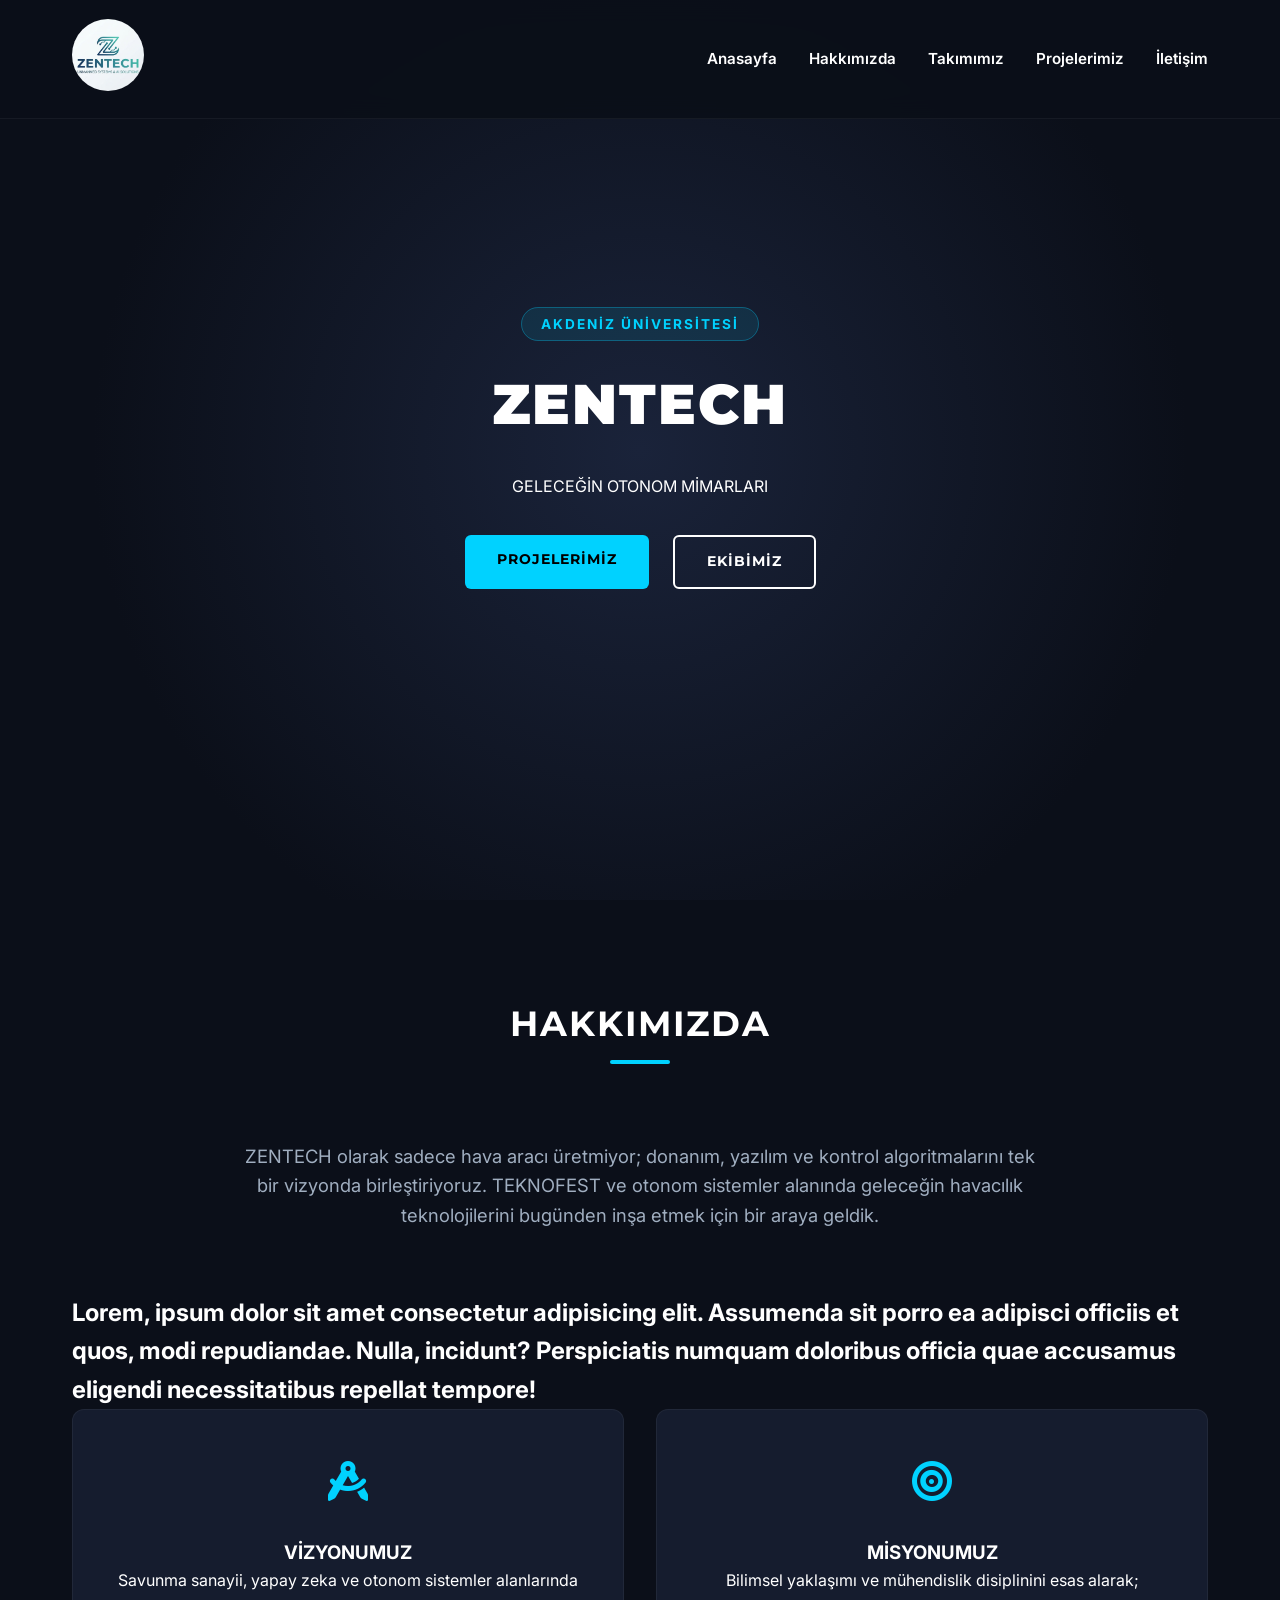
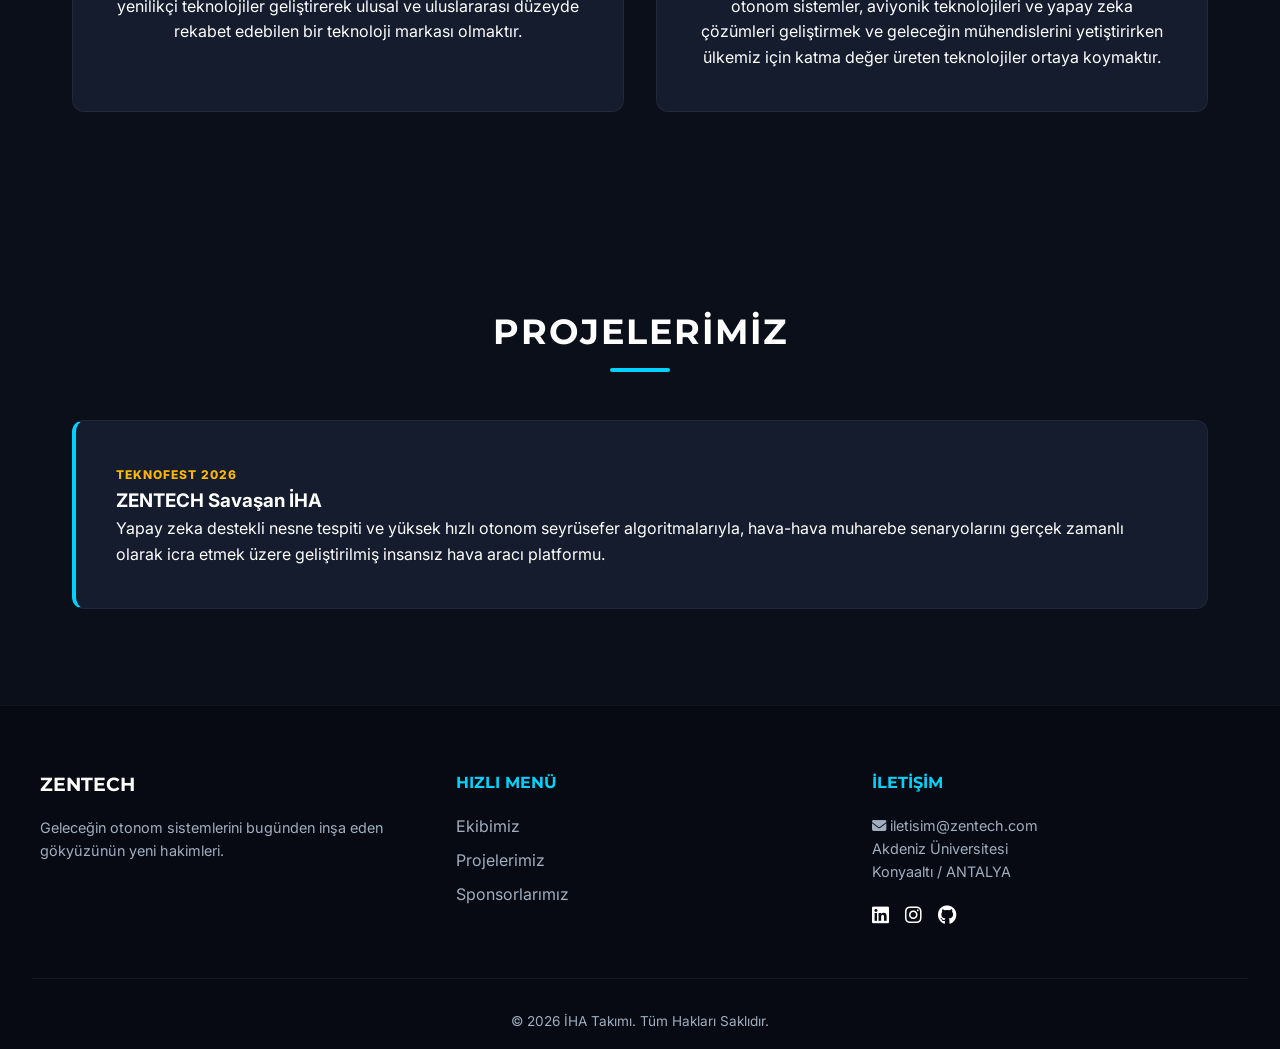
==== index.html @ 54c17d68 "İlk commit: Proje başlangıcı" ====
<!--<html lang="tr">
    <head>
        
        <title>Benim ilk dinamik websitem</title>
    </head>
    <body style="text-align:center;background-color:pink">
    <style>
        p {
            color:white;
            font-size:18px;
        }
        img 
        { width:300px
          height:auto
          }
    </style>
        <h1 style="color:yellow">Merhabalar</h1>
        <p>Bu site yeni başlayan biri tarafından hazırlanmıştır</p>
        <p>Bu da ikinci paragrafım</p>
        <p><strong>Görüşmek üzere!</strong></p>
        <div style="color:white">this is a div</div>
        <img src="foto.jpg" 
    </body>
    -->
    
    
    <!DOCTYPE html>
<html lang="tr">
<head>
    <meta charset="UTF-8">
    <meta name="viewport" content="width=device-width, initial-scale=1.0">
    <title>Anasayfa | ZENTECH</title>
    <link rel="icon" type="image/jpeg" href="./favicon.jpeg">
    <link rel="stylesheet" href="style.css">

    <!-- Font Awesome İkonları -->
    <link rel="stylesheet" href="https://cdnjs.cloudflare.com/ajax/libs/font-awesome/6.4.0/css/all.min.css">
    <!-- Google Fonts -->
    <link href="https://fonts.googleapis.com/css2?family=Montserrat:wght@700;800;900&family=Inter:wght@300;400;600&display=swap" rel="stylesheet">
</head>
<body>

    <!-- Üst Menü / Navbar -->
    <nav class="navbar">
        <div class="nav-container">
            <a href="index.html" class="logo">
                <img src="favicon.jpeg" alt="ZENTECH logo" >
            </a>
            
            <!-- JS kullanmadan Mobil Menü Açmak İçin Gizli Checkbox -->
            <input type="checkbox" id="menu-toggle" class="menu-checkbox">
            <label for="menu-toggle" class="menu-icon"><i class="fa-solid fa-bars"></i></label>

            <ul class="nav-links">
                <li><a href="index.html">Anasayfa</a></li>
                <li><a href="index.html#about">Hakkımızda</a></li>
                <li><a href="takimimiz.html">Takımımız</a></li>
                <li><a href="index.html#projects">Projelerimiz</a></li>
                <li><a href="index.html#contact">İletişim</a></li>
            </ul>
        </div>
    </nav>

    <!-- Hero / Ana Açılış Alanı -->
    <header id="home" class="hero">
        <div class="hero-content">
            <span class="hero-badge">AKDENİZ ÜNİVERSİTESİ</span>
            <h1>ZENTECH</h1>
            <span> GELECEĞİN OTONOM MİMARLARI</span>
            <div class="hero-buttons">
                <a href="index.html#projects" class="btn btn-primary">PROJELERİMİZ</a>
                <a href="takimimiz.html" class="btn btn-secondary">EKİBİMİZ</a>
            </div>
        </div>
    </header>

    <!-- Hakkımızda Bölümü -->
    <section id="about" class="about-section">
        <div class="section-title">
            <h2>HAKKIMIZDA</h2>
            <div class="title-underline"></div>
        </div>
        <p class="about-lead">
    

            <br>
            ZENTECH olarak sadece hava aracı üretmiyor; donanım, yazılım ve kontrol algoritmalarını tek bir vizyonda birleştiriyoruz. TEKNOFEST ve otonom sistemler alanında geleceğin havacılık teknolojilerini bugünden inşa etmek için bir araya geldik.
        </p>
        <h1>Lorem, ipsum dolor sit amet consectetur adipisicing elit. Assumenda sit porro ea adipisci officiis et quos, modi repudiandae. Nulla, incidunt? Perspiciatis numquam doloribus officia quae accusamus eligendi necessitatibus repellat tempore!</h1>

        <div class="vision-mission-grid">
            <div class="vm-card">
                <div class="card-icon"><i class="fa-solid fa-compass-drafting"></i></div>
                <h3>VİZYONUMUZ</h3>
                <p>Savunma sanayii, yapay zeka ve otonom sistemler alanlarında yenilikçi teknolojiler geliştirerek ulusal ve uluslararası düzeyde rekabet edebilen bir teknoloji markası olmaktır.
            </div>

            <div class="vm-card">
                <div class="card-icon"><i class="fa-solid fa-bullseye"></i></div>
                <h3>MİSYONUMUZ</h3>
                <p>Bilimsel yaklaşımı ve mühendislik disiplinini esas alarak; otonom sistemler, aviyonik teknolojileri ve yapay zeka çözümleri geliştirmek ve geleceğin mühendislerini yetiştirirken ülkemiz için katma değer üreten teknolojiler ortaya koymaktır.</p>
            </div>
        </div>
    </section>

    <!-- Projeler Bölümü -->
    <section id="projects" class="projects-section">
        <div class="section-title">
            <h2>PROJELERİMİZ</h2>
            <div class="title-underline"></div>
        </div>
    
            <div class="project-card">
                <span class="project-tag">TEKNOFEST 2026</span>
                <h3>ZENTECH Savaşan İHA</h3>
                <p>Yapay zeka destekli nesne tespiti ve yüksek hızlı otonom seyrüsefer algoritmalarıyla, hava-hava muharebe senaryolarını gerçek zamanlı olarak icra etmek üzere geliştirilmiş insansız hava aracı platformu.</p>
            </div>
    </section>


    <!-- Footer / Alt Bilgi -->
    <footer id="contact" class="footer">
        <div class="footer-container">
            <div class="footer-col">
                <h3>ZENTECH</h3>
                <p>Geleceğin otonom sistemlerini bugünden inşa eden gökyüzünün yeni hakimleri.</p>
            </div>
            <div class="footer-col">
                <h4>HIZLI MENÜ</h4>
                <ul>
                    <li><a href="takimimiz.html">Ekibimiz</a></li>
                    <li><a href="#projects">Projelerimiz</a></li>
                    <li><a href="#sponsors">Sponsorlarımız</a></li>
                </ul>
            </div>
            <div class="footer-col">
                <h4>İLETİŞİM</h4>
                <p><i class="fa-solid fa-envelope"></i> iletisim@zentech.com</p>
                <p>Akdeniz Üniversitesi</p>
                <p>Konyaaltı / ANTALYA</p>
                <div class="social-links">
                    <a href="#"><i class="fa-brands fa-linkedin"></i></a>
                    <a href="#"><i class="fa-brands fa-instagram"></i></a>
                    <a href="#"><i class="fa-brands fa-github"></i></a>
                </div>
            </div>
        </div>
        <div class="footer-bottom">
            <p>&copy; 2026 İHA Takımı. Tüm Hakları Saklıdır.</p>
        </div>
    </footer>

</body>
</html>
---- style.css ----
:root {
    --bg-main: #0b0f19;
    --bg-card: #151c2e;
    --accent-blue: #00d2ff;
    --accent-gold: #ffb703;
    --text-primary: #ffffff;
    --text-secondary: #a0aec0;
    --font-heading: 'Montserrat', sans-serif;
    --font-body: 'Inter', sans-serif;
}

* {
    margin: 0;
    padding: 0;
    box-sizing: border-box;
    scroll-behavior: smooth;
}

body {
    background-color: var(--bg-main);
    color: var(--text-primary);
    font-family: var(--font-body);
    line-height: 1.6;
}

/* Navbar */
.navbar {
    position: fixed;
    top: 0;
    width: 100%;
    background: rgba(11, 15, 25, 0.95);
    backdrop-filter: blur(12px);
    z-index: 1000;
    border-bottom: 1px solid rgba(255, 255, 255, 0.05);
}

.nav-container {
    max-width: 1200px;
    margin: 0 auto;
    display: flex;
    justify-content: space-between;
    align-items: center;
    padding: 1.2rem 2rem;
    position: relative;
}

.logo img {
    width: 4.5rem;
    height: 4.5rem;
    border-radius: 50%;
    object-fit: cover;
}

/* Menü Elemanları ve Eşit Boşluk Düzenlemesi */
.nav-links {
    display: flex;
    align-items: center;
    list-style: none;
    gap: 2rem; /* Bütün linklerin arasını milimetrik eşitler */
    margin: 0;
    padding: 0;
}

.nav-links li {
    margin: 0;
    padding: 0;
}

.nav-links a {
    color: var(--text-primary);
    text-decoration: none;
    font-weight: 600;
    font-size: 0.95rem;
    transition: color 0.3s ease;
    white-space: nowrap; /* Metinlerin alt satıra kaymasını önler */
}

.nav-links a:hover {
    color: var(--accent-blue);
}

/* Saf CSS Mobil Menü Kontrolleri (Checkbox Hack) */
.menu-checkbox {
    display: none;
}

.menu-icon {
    display: none;
    font-size: 1.5rem;
    cursor: pointer;
    color: var(--text-primary);
}

/* Hero Section */
.hero {
    height: 100vh;
    display: flex;
    align-items: center;
    justify-content: center;
    text-align: center;
    padding: 0 1rem;
    background: radial-gradient(circle at center, #1a233a 0%, var(--bg-main) 70%);
}

.hero-badge {
    background: rgba(0, 210, 255, 0.1);
    color: var(--accent-blue);
    padding: 0.5rem 1.2rem;
    border-radius: 50px;
    font-size: 0.85rem;
    font-weight: 700;
    letter-spacing: 2px;
    border: 1px solid rgba(0, 210, 255, 0.3);
}

.hero-content h1 {
    font-family: var(--font-heading);
    font-size: 3.5rem;
    font-weight: 900;
    margin: 1.5rem 0;
    letter-spacing: 2px;
}

.hero-content p {
    color: var(--text-secondary);
    font-size: 1.2rem;
    max-width: 650px;
    margin: 0 auto 2.5rem;
}

.hero-buttons {
    display: flex;
    gap: 1.5rem;
    justify-content: center;
    margin-top: 35px;
}

.btn {
    padding: 0.9rem 2rem;
    border-radius: 6px;
    font-family: var(--font-heading);
    font-weight: 700;
    font-size: 0.85rem;
    text-decoration: none;
    letter-spacing: 1px;
    transition: all 0.3s ease;
}

.btn-primary {
    background: var(--accent-blue);
    color: #000;
}

.btn-primary:hover {
    box-shadow: 0 0 20px rgba(0, 210, 255, 0.5);
    transform: translateY(-2px);
}

.btn-secondary {
    border: 2px solid #fff;
    color: #fff;
}

.btn-secondary:hover {
    background: #fff;
    color: #000;
    transform: translateY(-2px);
}

/* Section Yapısı */
section {
    padding: 6rem 2rem;
    max-width: 1200px;
    margin: 0 auto;
}

.section-title {
    text-align: center;
    margin-bottom: 3rem;
}

.section-title h2 {
    font-family: var(--font-heading);
    font-size: 2.2rem;
    letter-spacing: 2px;
}

.title-underline {
    width: 60px;
    height: 4px;
    background: var(--accent-blue);
    margin: 0.5rem auto 0;
    border-radius: 2px;
}

.about-lead {
    text-align: center;
    max-width: 800px;
    margin: 0 auto 4rem;
    font-size: 1.15rem;
    color: var(--text-secondary);
}

/* Vizyon - Misyon & Projeler */
.vision-mission-grid, .projects-grid {
    display: grid;
    grid-template-columns: repeat(auto-fit, minmax(300px, 1fr));
    gap: 2rem;
}

.vm-card, .project-card {
    background: var(--bg-card);
    padding: 2.5rem;
    border-radius: 12px;
    border: 1px solid rgba(255, 255, 255, 0.05);
    transition: transform 0.3s ease, border-color 0.3s ease;
}

.vm-card { text-align: center; }
.project-card { border-left: 4px solid var(--accent-blue); }

.vm-card:hover {
    transform: translateY(-5px);
    border-color: rgba(0, 210, 255, 0.3);
}

.card-icon {
    font-size: 2.5rem;
    color: var(--accent-blue);
    margin-bottom: 1.5rem;
}

.project-tag {
    font-size: 0.75rem;
    font-weight: 800;
    color: var(--accent-gold);
    letter-spacing: 1px;
    margin-bottom: 0.8rem;
}

/* Footer */
.footer {
    background: #070a12;
    border-top: 1px solid rgba(255, 255, 255, 0.05);
    padding: 4rem 2rem 1rem;
    width: 100%;
}

.footer-container {
    max-width: 1200px;
    margin: 0 auto 3rem;
    display: grid;
    grid-template-columns: repeat(auto-fit, minmax(250px, 1fr));
    gap: 3rem;
}

.footer-col h3 { font-family: var(--font-heading); margin-bottom: 1rem; }
.footer-col h3 span, .footer-col h4 { color: var(--accent-blue); }
.footer-col h4 { font-family: var(--font-heading); margin-bottom: 1.2rem; }
.footer-col p { color: var(--text-secondary); font-size: 0.9rem; }
.footer-col ul { list-style: none; }
.footer-col ul li { margin-bottom: 0.5rem; }
.footer-col ul a { color: var(--text-secondary); text-decoration: none; transition: 0.3s; }
.footer-col ul a:hover { color: #fff; }

.social-links { margin-top: 1rem; display: flex; gap: 1rem; }
.social-links a { color: #fff; font-size: 1.2rem; transition: 0.3s; }
.social-links a:hover { color: var(--accent-blue); }

.footer-bottom {
    text-align: center;
    padding-top: 2rem;
    border-top: 1px solid rgba(255, 255, 255, 0.05);
    color: var(--text-secondary);
    font-size: 0.85rem;
}

/* Mobil Uyumluluk */
@media (max-width: 768px) {
    .menu-icon { display: block; }

    .nav-links {
        display: none;
        flex-direction: column;
        position: absolute;
        top: 100%;
        left: 0;
        width: 100%;
        background: #0b0f19;
        padding: 2rem;
        gap: 1.5rem;
        border-bottom: 1px solid rgba(255, 255, 255, 0.1);
    }

    .menu-checkbox:checked ~ .nav-links {
        display: flex;
    }

    .hero-content h1 { font-size: 2.2rem; }
    .hero-buttons { flex-direction: column; }
}

/* Takımımız Sayfası */
.team-page-container {
    max-width: 900px;
    margin: 0 auto;
    padding: 120px 20px 60px;
}

.team-hero {
    text-align: center;
    margin-bottom: 50px;
}

.team-hero h1 {
    font-size: 2.2rem;
    font-weight: 700;
    color: #ffffff;
    position: relative;
    display: inline-block;
    padding-bottom: 12px;
    margin-bottom: 15px;
    letter-spacing: 1.5px;
}

.team-hero h1::after {
    content: "";
    position: absolute;
    bottom: 0;
    left: 50%;
    transform: translateX(-50%);
    width: 70px;
    height: 3px;
    background-color: var(--accent-blue);
    border-radius: 2px;
}

.team-hero p {
    color: var(--text-secondary);
    font-size: 1rem;
    margin-top: 5px;
}

.team-section {
    margin-bottom: 50px;
}

.team-section .section-title {
    font-size: 1.5rem;
    color: #ffffff;
    margin-bottom: 20px;
    font-weight: 600;
    text-align: center;
}

.team-section .single-card-container {
    display: flex;
    justify-content: center;
    width: 100%;
}

.team-section .ata-card {
    background: var(--bg-card);
    border: 1px solid rgba(255, 255, 255, 0.05);
    border-radius: 12px;
    padding: 35px 25px 25px;
    text-align: center;
    position: relative;
    overflow: hidden;
    max-width: 600px;
    width: 100%;
    box-shadow: 0 4px 20px rgba(0, 0, 0, 0.25);
    transition: transform 0.3s ease, box-shadow 0.3s ease, border-color 0.3s ease;
}

.team-section .ata-card::before {
    content: "";
    position: absolute;
    top: 0;
    left: 0;
    width: 100%;
    height: 4px;
    background-color: var(--accent-blue);
    opacity: 0.85;
    transition: height 0.3s ease;
}

.team-section .ata-card:hover {
    transform: translateY(-5px);
    border-color: var(--accent-blue);
    box-shadow: 0 10px 25px rgba(0, 210, 255, 0.15);
}

.team-section .ata-card:hover::before {
    height: 6px;
}

.team-section .card-avatar {
    width: 70px;
    height: 70px;
    margin: 0 auto 15px;
    border-radius: 50%;
    background: #111827;
    border: 2px solid var(--accent-blue);
    display: flex;
    align-items: center;
    justify-content: center;
}

.team-section .card-avatar i {
    font-size: 1.7rem;
    color: var(--accent-blue);
}

.team-section .card-body h3 {
    font-size: 1.25rem;
    color: #ffffff;
    margin-bottom: 5px;
}

.team-section .card-body .role {
    font-size: 0.85rem;
    color: var(--accent-blue);
    font-weight: 600;
    display: block;
    margin-bottom: 12px;
    letter-spacing: 1px;
}

.team-section .card-body p {
    color: var(--text-secondary);
    font-size: 0.95rem;
    line-height: 1.6;
    margin: 0 0 18px 0;
}

.team-section .card-footer {
    padding-top: 15px;
    border-top: 1px solid rgba(255, 255, 255, 0.05);
    display: flex;
    justify-content: center;
    gap: 15px;
}

.team-section .card-footer a {
    color: var(--text-secondary);
    font-size: 1.1rem;
    transition: color 0.2s ease, transform 0.2s ease;
}

.team-section .card-footer a:hover {
    color: var(--accent-blue);
    transform: scale(1.2);
}
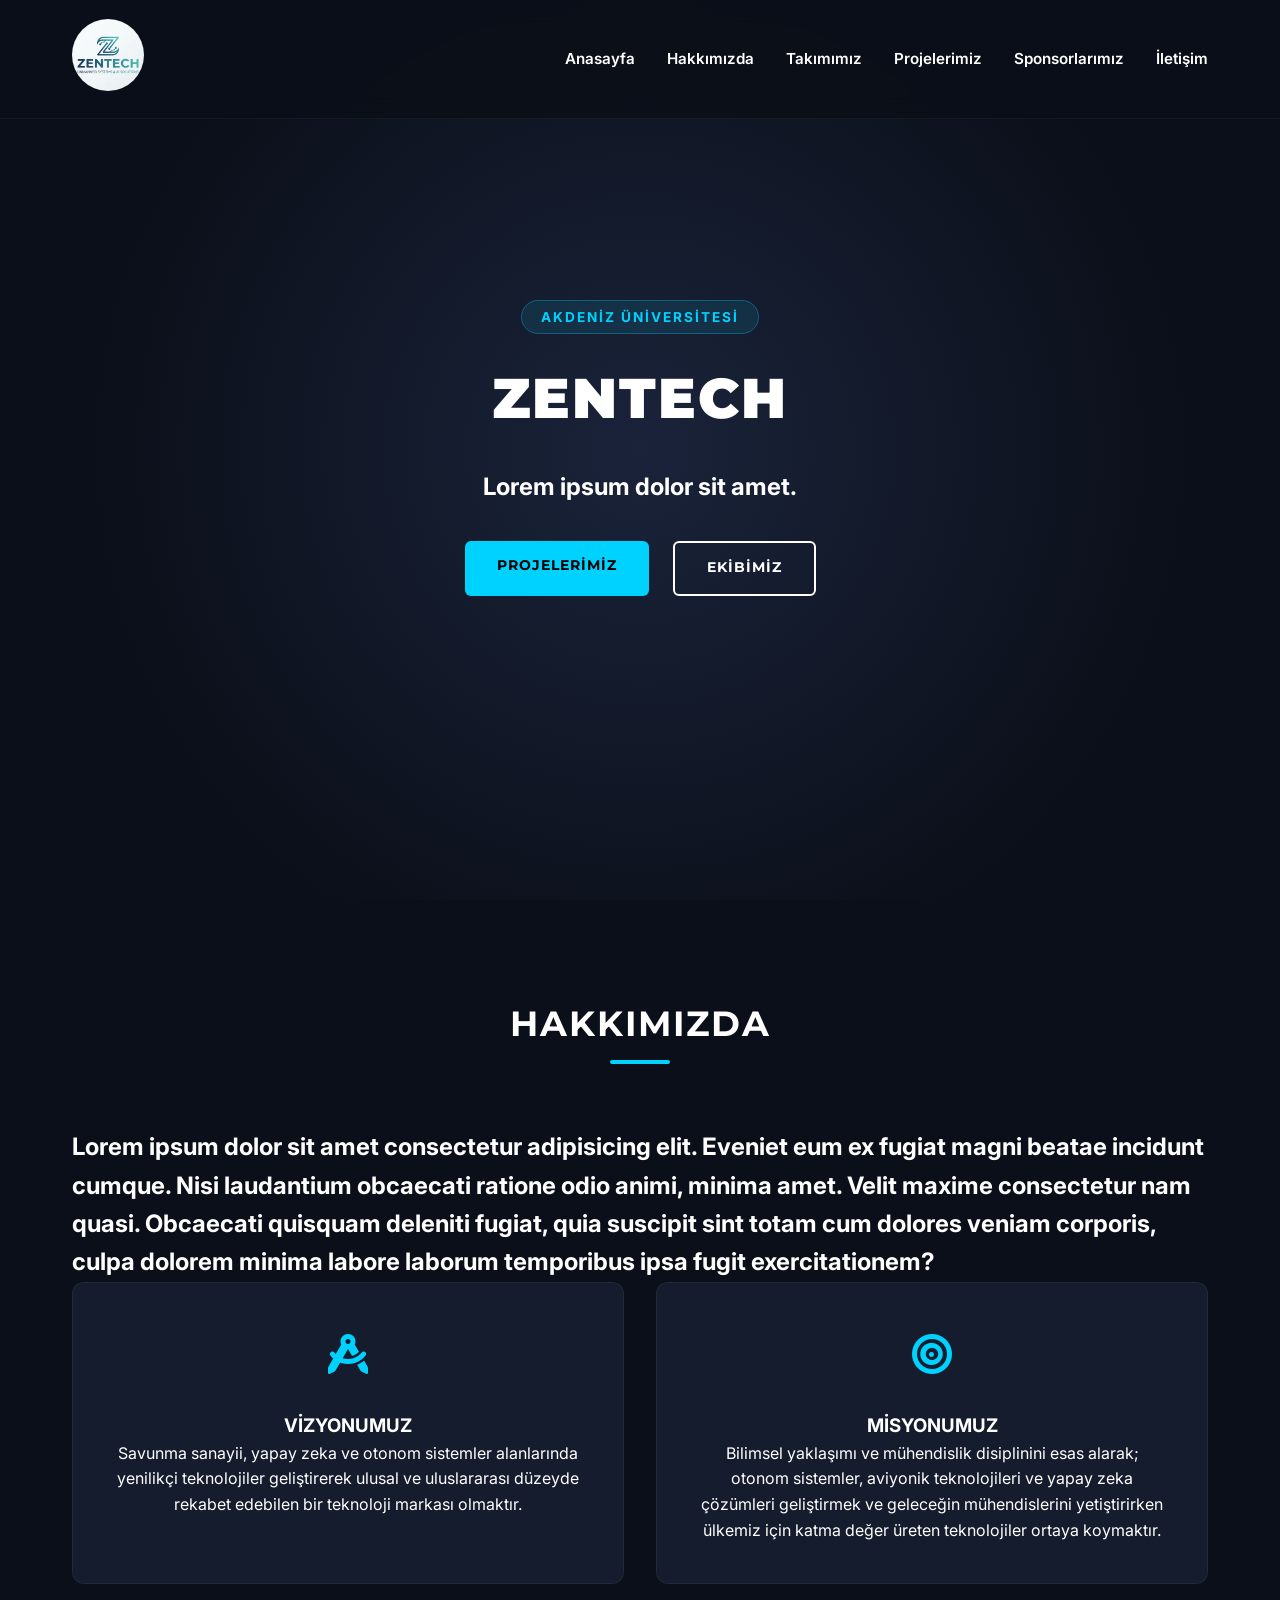
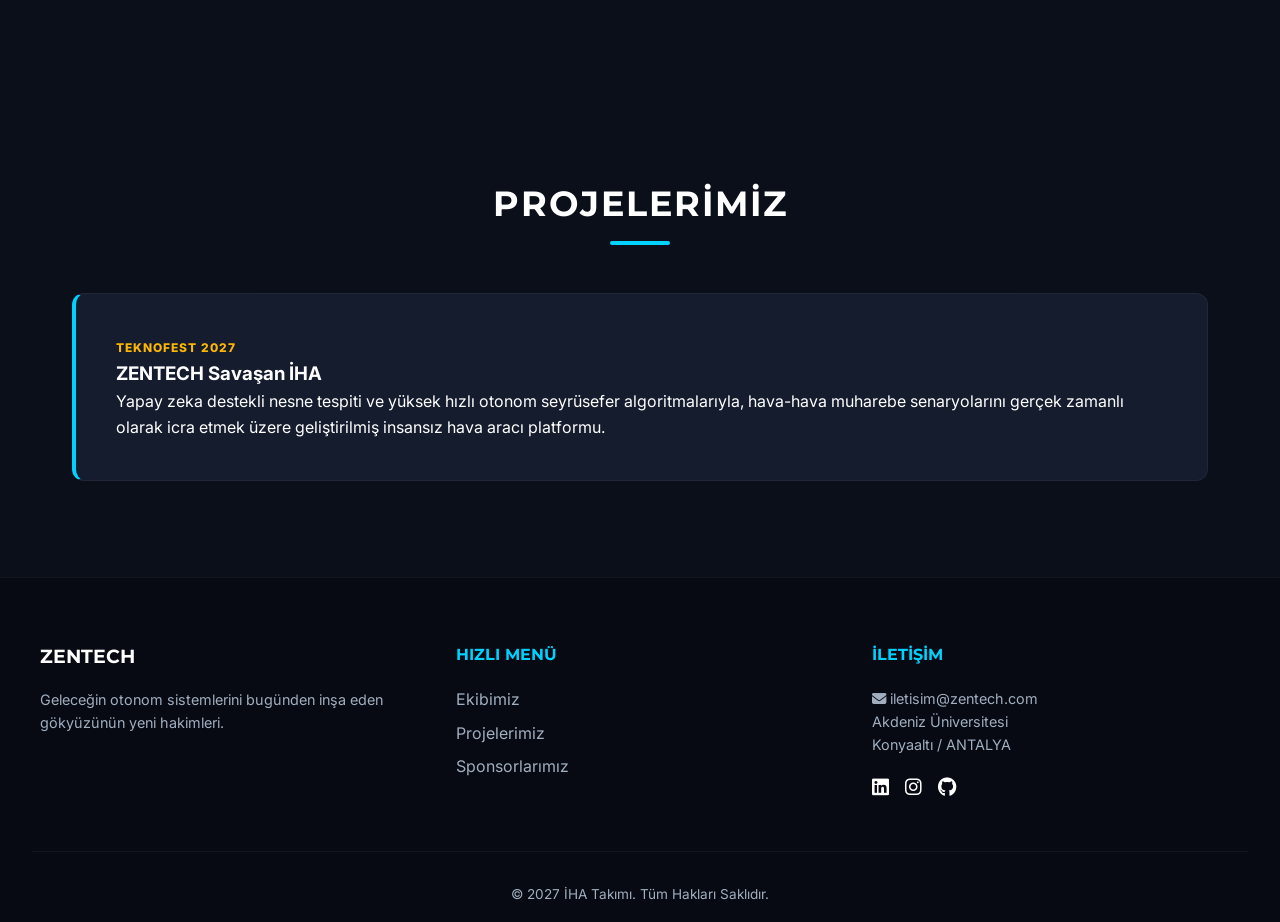
==== commit b95aaf38: "guncellendi" ====
--- a/index.html
+++ b/index.html
@@ -1,30 +1,5 @@
-<!--<html lang="tr">
-    <head>
-        
-        <title>Benim ilk dinamik websitem</title>
-    </head>
-    <body style="text-align:center;background-color:pink">
-    <style>
-        p {
-            color:white;
-            font-size:18px;
-        }
-        img 
-        { width:300px
-          height:auto
-          }
-    </style>
-        <h1 style="color:yellow">Merhabalar</h1>
-        <p>Bu site yeni başlayan biri tarafından hazırlanmıştır</p>
-        <p>Bu da ikinci paragrafım</p>
-        <p><strong>Görüşmek üzere!</strong></p>
-        <div style="color:white">this is a div</div>
-        <img src="foto.jpg" 
-    </body>
-    -->
-    
-    
-    <!DOCTYPE html>
+
+<!DOCTYPE html>
 <html lang="tr">
 <head>
     <meta charset="UTF-8">
@@ -56,6 +31,7 @@
                 <li><a href="index.html#about">Hakkımızda</a></li>
                 <li><a href="takimimiz.html">Takımımız</a></li>
                 <li><a href="index.html#projects">Projelerimiz</a></li>
+                <li><a href="index.html#sponsors">Sponsorlarımız</a></li>
                 <li><a href="index.html#contact">İletişim</a></li>
             </ul>
         </div>
@@ -66,7 +42,7 @@
         <div class="hero-content">
             <span class="hero-badge">AKDENİZ ÜNİVERSİTESİ</span>
             <h1>ZENTECH</h1>
-            <span> GELECEĞİN OTONOM MİMARLARI</span>
+            <h2><span>Lorem ipsum dolor sit amet.</span></h2>
             <div class="hero-buttons">
                 <a href="index.html#projects" class="btn btn-primary">PROJELERİMİZ</a>
                 <a href="takimimiz.html" class="btn btn-secondary">EKİBİMİZ</a>
@@ -81,14 +57,8 @@
             <div class="title-underline"></div>
         </div>
         <p class="about-lead">
-    
-
-            <br>
-            ZENTECH olarak sadece hava aracı üretmiyor; donanım, yazılım ve kontrol algoritmalarını tek bir vizyonda birleştiriyoruz. TEKNOFEST ve otonom sistemler alanında geleceğin havacılık teknolojilerini bugünden inşa etmek için bir araya geldik.
-        </p>
-        <h1>Lorem, ipsum dolor sit amet consectetur adipisicing elit. Assumenda sit porro ea adipisci officiis et quos, modi repudiandae. Nulla, incidunt? Perspiciatis numquam doloribus officia quae accusamus eligendi necessitatibus repellat tempore!</h1>
-
-        <div class="vision-mission-grid">
+           <h2>Lorem ipsum dolor sit amet consectetur adipisicing elit. Eveniet eum ex fugiat magni beatae incidunt cumque. Nisi laudantium obcaecati ratione odio animi, minima amet. Velit maxime consectetur nam quasi. Obcaecati quisquam deleniti fugiat, quia suscipit sint totam cum dolores veniam corporis, culpa dolorem minima labore laborum temporibus ipsa fugit exercitationem?</h2>
+            <div class="vision-mission-grid">
             <div class="vm-card">
                 <div class="card-icon"><i class="fa-solid fa-compass-drafting"></i></div>
                 <h3>VİZYONUMUZ</h3>
@@ -111,7 +81,7 @@
         </div>
     
             <div class="project-card">
-                <span class="project-tag">TEKNOFEST 2026</span>
+                <span class="project-tag">TEKNOFEST 2027</span>
                 <h3>ZENTECH Savaşan İHA</h3>
                 <p>Yapay zeka destekli nesne tespiti ve yüksek hızlı otonom seyrüsefer algoritmalarıyla, hava-hava muharebe senaryolarını gerçek zamanlı olarak icra etmek üzere geliştirilmiş insansız hava aracı platformu.</p>
             </div>
@@ -146,7 +116,7 @@
             </div>
         </div>
         <div class="footer-bottom">
-            <p>&copy; 2026 İHA Takımı. Tüm Hakları Saklıdır.</p>
+            <p>&copy; 2027 İHA Takımı. Tüm Hakları Saklıdır.</p>
         </div>
     </footer>
 
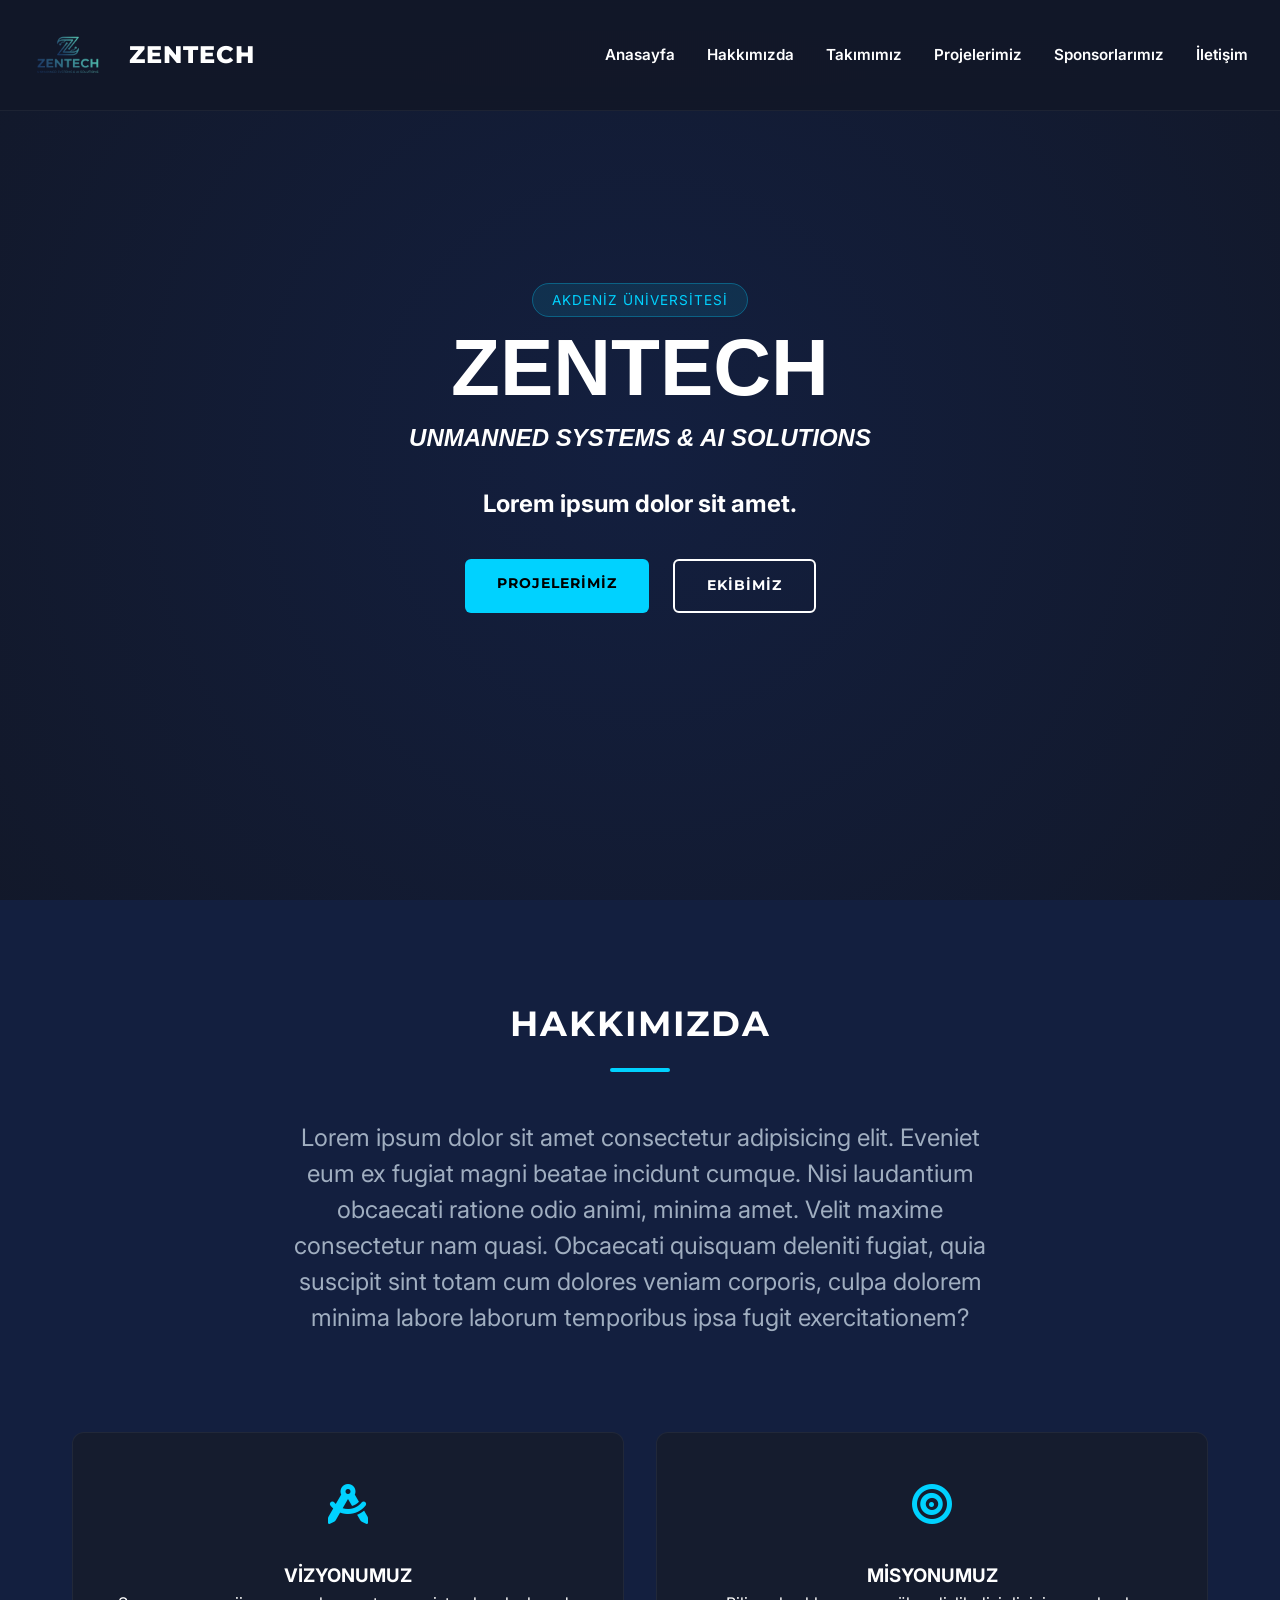
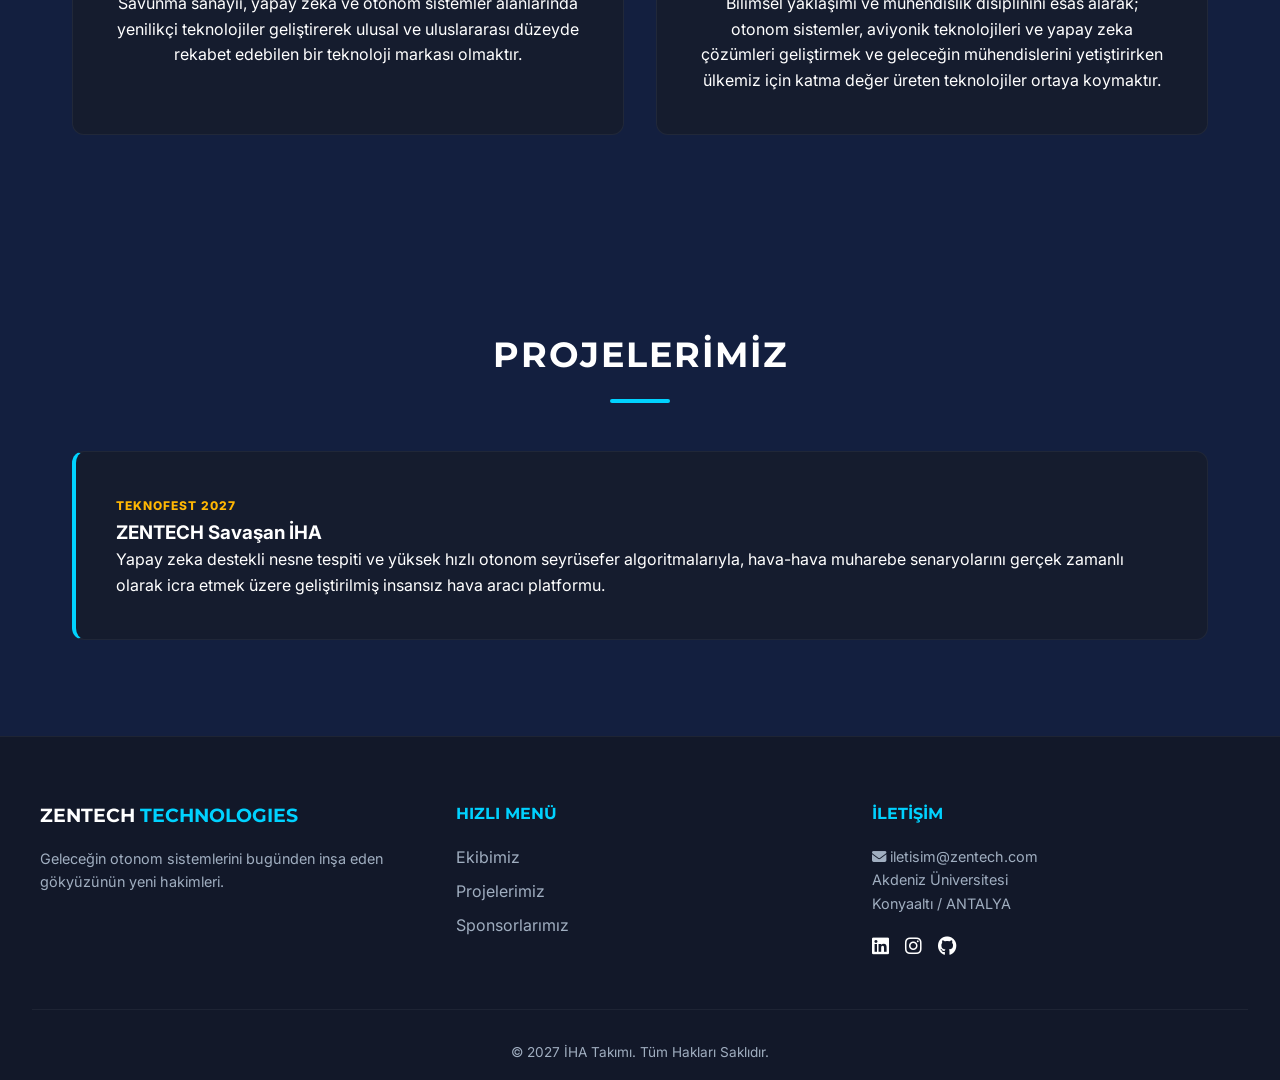
==== commit 48d21ec8: "yeni güncellemeler" ====
--- a/index.html
+++ b/index.html
@@ -5,7 +5,7 @@
     <meta charset="UTF-8">
     <meta name="viewport" content="width=device-width, initial-scale=1.0">
     <title>Anasayfa | ZENTECH</title>
-    <link rel="icon" type="image/jpeg" href="./favicon.jpeg">
+    <link rel="icon" type="image/jpeg" href="logo.png">
     <link rel="stylesheet" href="style.css">
 
     <!-- Font Awesome İkonları -->
@@ -19,7 +19,8 @@
     <nav class="navbar">
         <div class="nav-container">
             <a href="index.html" class="logo">
-                <img src="favicon.jpeg" alt="ZENTECH logo" >
+                <img src="logo.png" alt="ZENTECH logo" >
+                <span class="logo-text">ZENTECH</span>
             </a>
             
             <!-- JS kullanmadan Mobil Menü Açmak İçin Gizli Checkbox -->
@@ -42,7 +43,9 @@
         <div class="hero-content">
             <span class="hero-badge">AKDENİZ ÜNİVERSİTESİ</span>
             <h1>ZENTECH</h1>
-            <h2><span>Lorem ipsum dolor sit amet.</span></h2>
+            <span class="hero-subtitle">UNMANNED SYSTEMS & AI SOLUTIONS</span>
+            <h2>Lorem ipsum dolor sit amet.</h2>
+
             <div class="hero-buttons">
                 <a href="index.html#projects" class="btn btn-primary">PROJELERİMİZ</a>
                 <a href="takimimiz.html" class="btn btn-secondary">EKİBİMİZ</a>
@@ -57,12 +60,14 @@
             <div class="title-underline"></div>
         </div>
         <p class="about-lead">
-           <h2>Lorem ipsum dolor sit amet consectetur adipisicing elit. Eveniet eum ex fugiat magni beatae incidunt cumque. Nisi laudantium obcaecati ratione odio animi, minima amet. Velit maxime consectetur nam quasi. Obcaecati quisquam deleniti fugiat, quia suscipit sint totam cum dolores veniam corporis, culpa dolorem minima labore laborum temporibus ipsa fugit exercitationem?</h2>
-            <div class="vision-mission-grid">
+           Lorem ipsum dolor sit amet consectetur adipisicing elit. Eveniet eum ex fugiat magni beatae incidunt cumque. Nisi laudantium obcaecati ratione odio animi, minima amet. Velit maxime consectetur nam quasi. Obcaecati quisquam deleniti fugiat, quia suscipit sint totam cum dolores veniam corporis, culpa dolorem minima labore laborum temporibus ipsa fugit exercitationem?
+           </p>
+           
+           <div class="vision-mission-grid">
             <div class="vm-card">
                 <div class="card-icon"><i class="fa-solid fa-compass-drafting"></i></div>
                 <h3>VİZYONUMUZ</h3>
-                <p>Savunma sanayii, yapay zeka ve otonom sistemler alanlarında yenilikçi teknolojiler geliştirerek ulusal ve uluslararası düzeyde rekabet edebilen bir teknoloji markası olmaktır.
+                <p>Savunma sanayii, yapay zeka ve otonom sistemler alanlarında yenilikçi teknolojiler geliştirerek ulusal ve uluslararası düzeyde rekabet edebilen bir teknoloji markası olmaktır.</p>
             </div>
 
             <div class="vm-card">
@@ -92,7 +97,7 @@
     <footer id="contact" class="footer">
         <div class="footer-container">
             <div class="footer-col">
-                <h3>ZENTECH</h3>
+                <h3>ZENTECH <span>TECHNOLOGIES</span></h3>
                 <p>Geleceğin otonom sistemlerini bugünden inşa eden gökyüzünün yeni hakimleri.</p>
             </div>
             <div class="footer-col">
--- a/style.css
+++ b/style.css
@@ -1,5 +1,5 @@
 :root {
-    --bg-main: #0b0f19;
+    --bg-main: #131f3f;
     --bg-card: #151c2e;
     --accent-blue: #00d2ff;
     --accent-gold: #ffb703;
@@ -17,25 +17,30 @@
 }
 
 body {
+    width: 100%;
+    min-height: 100vh;
+    overflow-x: hidden;
     background-color: var(--bg-main);
     color: var(--text-primary);
     font-family: var(--font-body);
-    line-height: 1.6;
-}
+    line-height: 1.6; /*Oran ölçüsüdür satır yüksekliğine oranlar*/
+}
+
+
 
 /* Navbar */
 .navbar {
+    width: 100%;
     position: fixed;
     top: 0;
-    width: 100%;
-    background: rgba(11, 15, 25, 0.95);
+    background: rgba(18, 24, 41, 0.95);
     backdrop-filter: blur(12px);
     z-index: 1000;
     border-bottom: 1px solid rgba(255, 255, 255, 0.05);
 }
 
 .nav-container {
-    max-width: 1200px;
+    width:100%;
     margin: 0 auto;
     display: flex;
     justify-content: space-between;
@@ -44,11 +49,32 @@
     position: relative;
 }
 
+.logo {
+    display: inline-flex;  /* Görsel ve yazıyı esnek yapıda yan yana getirir */
+    align-items: center;    /* Dikeyde tam ortalar */
+    gap: 25px;              /* Logo ile yazı arasındaki boşluk */
+    text-decoration: none !important; /* Mor/mavi alt çizgiyi tamamen kaldırır */
+}
+
+.logo:visited, 
+.logo:hover, 
+.logo:active {
+    text-decoration: none !important;
+}
+
 .logo img {
     width: 4.5rem;
     height: 4.5rem;
     border-radius: 50%;
     object-fit: cover;
+}
+
+.logo-text {
+    font-family: var(--font-heading);
+    font-size: 1.5rem;  
+    font-weight: 800;    
+    color: #ffffff;      
+    letter-spacing: 1px; 
 }
 
 /* Menü Elemanları ve Eşit Boşluk Düzenlemesi */
@@ -99,7 +125,7 @@
     justify-content: center;
     text-align: center;
     padding: 0 1rem;
-    background: radial-gradient(circle at center, #1a233a 0%, var(--bg-main) 70%);
+    background: radial-gradient(circle at center, #131f3f 0%, rgba(18, 24, 41, 0.95) 100%);
 }
 
 .hero-badge {
@@ -108,24 +134,38 @@
     padding: 0.5rem 1.2rem;
     border-radius: 50px;
     font-size: 0.85rem;
-    font-weight: 700;
-    letter-spacing: 2px;
+    font-weight: 400;
+    letter-spacing: 1px;
     border: 1px solid rgba(0, 210, 255, 0.3);
+    margin-bottom:1.5rem;
 }
 
 .hero-content h1 {
-    font-family: var(--font-heading);
-    font-size: 3.5rem;
+    font-family: 'Orbitron', sans-serif;
+    font-size: 5rem;
     font-weight: 900;
-    margin: 1.5rem 0;
-    letter-spacing: 2px;
+    margin-top: 1rem;
+    margin-bottom: 0;
+    line-height: 1;
+}
+
+.hero-subtitle {
+    display: block;
+    font-style:italic;
+    font-size: 1.5rem;
+    font-weight: bold;
+    margin-top: 1rem;
+    margin-bottom: 2rem;
+    line-height: 1.2;
+    
 }
 
 .hero-content p {
     color: var(--text-secondary);
     font-size: 1.2rem;
     max-width: 650px;
-    margin: 0 auto 2.5rem;
+    margin: 2rem auto 2.5rem;
+    
 }
 
 .hero-buttons {
@@ -183,6 +223,7 @@
     font-family: var(--font-heading);
     font-size: 2.2rem;
     letter-spacing: 2px;
+    margin-bottom: 1rem;
 }
 
 .title-underline {
@@ -195,17 +236,20 @@
 
 .about-lead {
     text-align: center;
-    max-width: 800px;
+    max-width: 700px;
     margin: 0 auto 4rem;
-    font-size: 1.15rem;
+    font-size: 1.5rem;
+    line-height: 1.5;
     color: var(--text-secondary);
 }
+
 
 /* Vizyon - Misyon & Projeler */
 .vision-mission-grid, .projects-grid {
     display: grid;
     grid-template-columns: repeat(auto-fit, minmax(300px, 1fr));
     gap: 2rem;
+    margin-top: 2rem;
 }
 
 .vm-card, .project-card {
@@ -214,6 +258,7 @@
     border-radius: 12px;
     border: 1px solid rgba(255, 255, 255, 0.05);
     transition: transform 0.3s ease, border-color 0.3s ease;
+    margin-top: 2rem;
 }
 
 .vm-card { text-align: center; }
@@ -240,7 +285,7 @@
 
 /* Footer */
 .footer {
-    background: #070a12;
+    background: rgba(18, 24, 41, 0.95);
     border-top: 1px solid rgba(255, 255, 255, 0.05);
     padding: 4rem 2rem 1rem;
     width: 100%;
@@ -342,113 +387,36 @@
 }
 
 .team-section {
-    margin-bottom: 50px;
-}
-
+    background: var(--bg-card);               /* Kutunun arka plan rengi */
+    border: 1px solid rgba(255, 255, 255, 0.1); /* Çerçevenin çizgisi */
+    border-radius: 30px;                      /* Çerçevenin köşe yuvarlatması */
+    padding: 30px 25px;                       /* Kutu içi yazılarda nefes alma payı */
+    margin-bottom: 50px;                      /* 3 kutunun birbirinden ayrılma mesafesi */
+    
+    /* Şık görünmesi için gölge ve hover geçişi */
+    box-shadow: 0 4px 20px rgba(0, 0, 0, 0.2);
+    transition: transform 0.3s ease, border-color 0.3s ease;
+}
+
+
+/* Bölüm Başlıkları (YAZILIM EKİBİMİZ, MEKANİK EKİBİMİZ vs.) */
 .team-section .section-title {
     font-size: 1.5rem;
     color: #ffffff;
+    font-weight: 600;
+    text-align: center;
     margin-bottom: 20px;
-    font-weight: 600;
-    text-align: center;
-}
-
-.team-section .single-card-container {
-    display: flex;
-    justify-content: center;
-    width: 100%;
-}
-
-.team-section .ata-card {
-    background: var(--bg-card);
-    border: 1px solid rgba(255, 255, 255, 0.05);
-    border-radius: 12px;
-    padding: 35px 25px 25px;
-    text-align: center;
-    position: relative;
-    overflow: hidden;
-    max-width: 600px;
-    width: 100%;
-    box-shadow: 0 4px 20px rgba(0, 0, 0, 0.25);
-    transition: transform 0.3s ease, box-shadow 0.3s ease, border-color 0.3s ease;
-}
-
-.team-section .ata-card::before {
-    content: "";
-    position: absolute;
-    top: 0;
-    left: 0;
-    width: 100%;
-    height: 4px;
-    background-color: var(--accent-blue);
-    opacity: 0.85;
-    transition: height 0.3s ease;
-}
-
-.team-section .ata-card:hover {
-    transform: translateY(-5px);
-    border-color: var(--accent-blue);
-    box-shadow: 0 10px 25px rgba(0, 210, 255, 0.15);
-}
-
-.team-section .ata-card:hover::before {
-    height: 6px;
-}
-
-.team-section .card-avatar {
-    width: 70px;
-    height: 70px;
-    margin: 0 auto 15px;
-    border-radius: 50%;
-    background: #111827;
-    border: 2px solid var(--accent-blue);
-    display: flex;
-    align-items: center;
-    justify-content: center;
-}
-
-.team-section .card-avatar i {
-    font-size: 1.7rem;
-    color: var(--accent-blue);
-}
-
-.team-section .card-body h3 {
+}
+
+/* Bölüm Paragrafları */
+.team-section p {
+    color: var(--text-secondary);
     font-size: 1.25rem;
-    color: #ffffff;
-    margin-bottom: 5px;
-}
-
-.team-section .card-body .role {
-    font-size: 0.85rem;
-    color: var(--accent-blue);
-    font-weight: 600;
-    display: block;
-    margin-bottom: 12px;
-    letter-spacing: 1px;
-}
-
-.team-section .card-body p {
-    color: var(--text-secondary);
-    font-size: 0.95rem;
     line-height: 1.6;
-    margin: 0 0 18px 0;
-}
-
-.team-section .card-footer {
-    padding-top: 15px;
-    border-top: 1px solid rgba(255, 255, 255, 0.05);
-    display: flex;
-    justify-content: center;
-    gap: 15px;
-}
-
-.team-section .card-footer a {
-    color: var(--text-secondary);
-    font-size: 1.1rem;
-    transition: color 0.2s ease, transform 0.2s ease;
-}
-
-.team-section .card-footer a:hover {
-    color: var(--accent-blue);
-    transform: scale(1.2);
-}+    margin-bottom: 18px;
+    max-width: 800px;   
+    margin-left: auto;   
+    margin-right: auto; 
+    text-align: center;  
+}
+
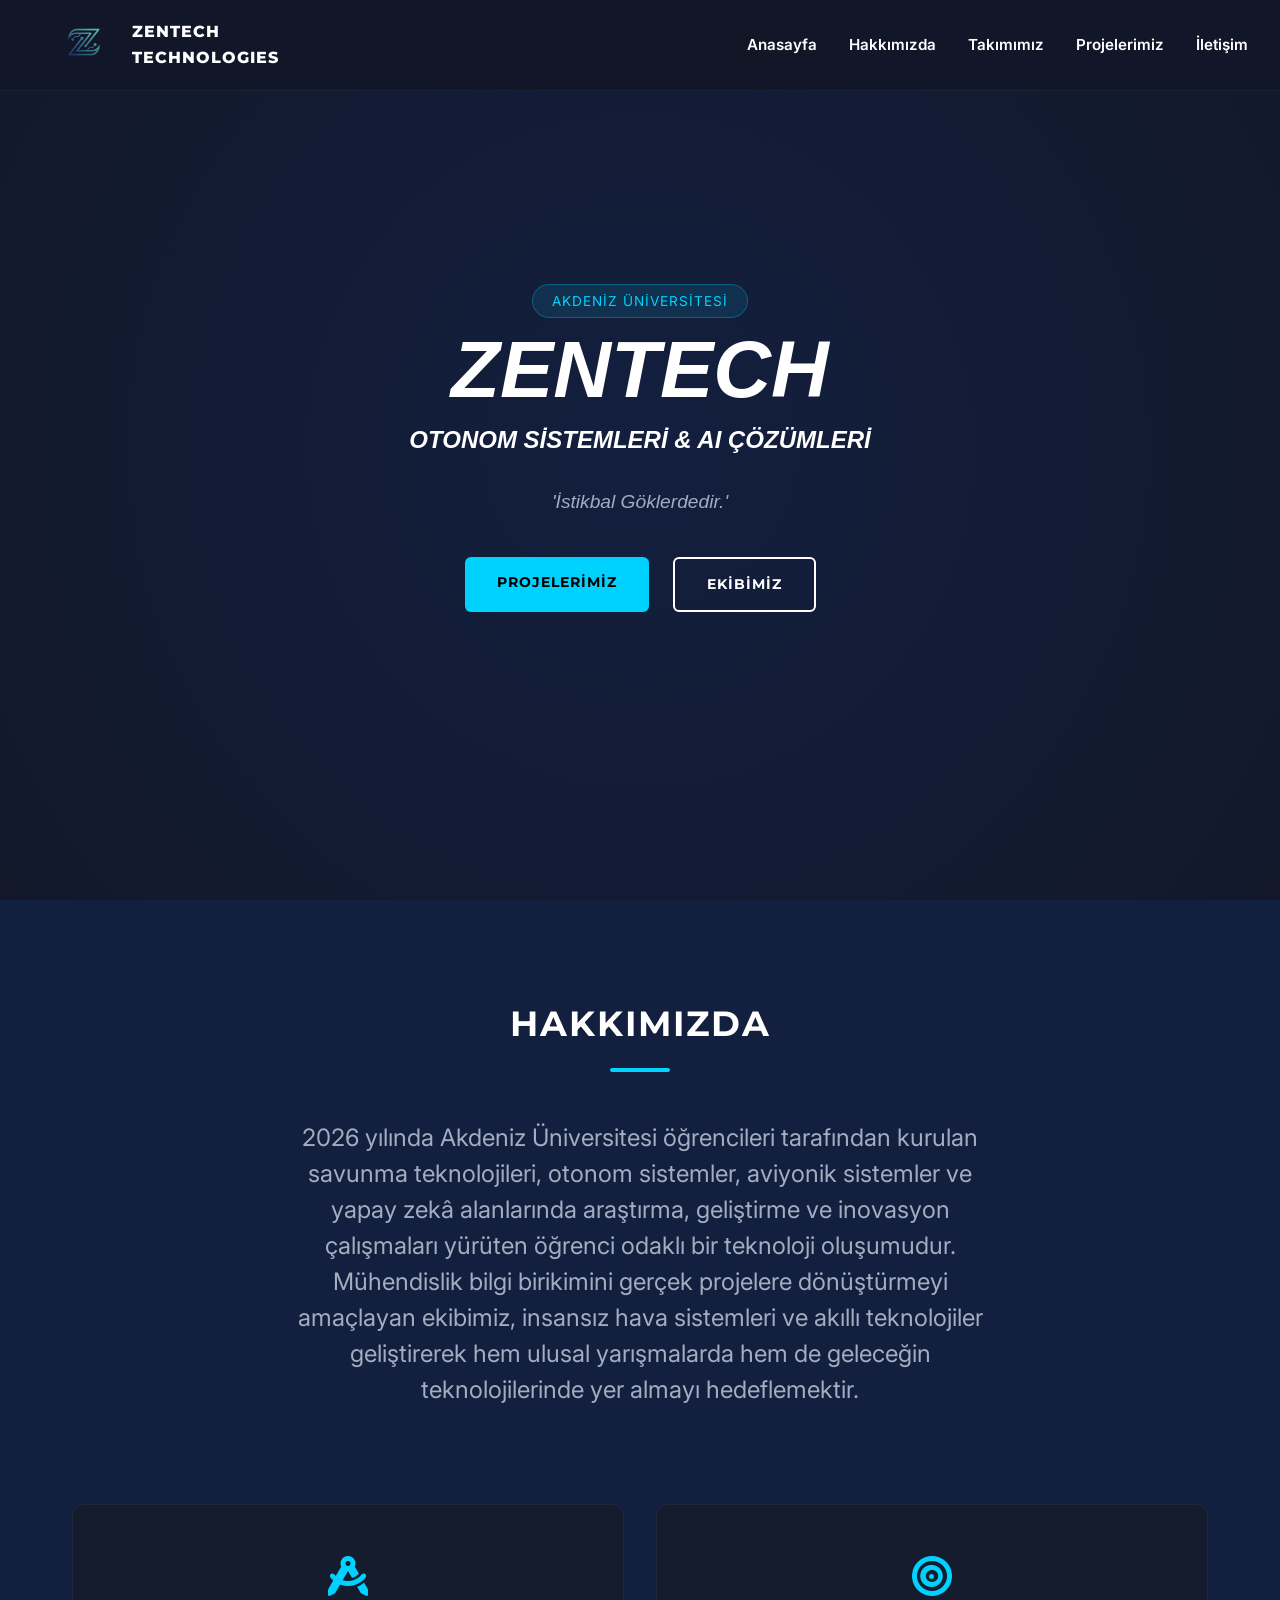
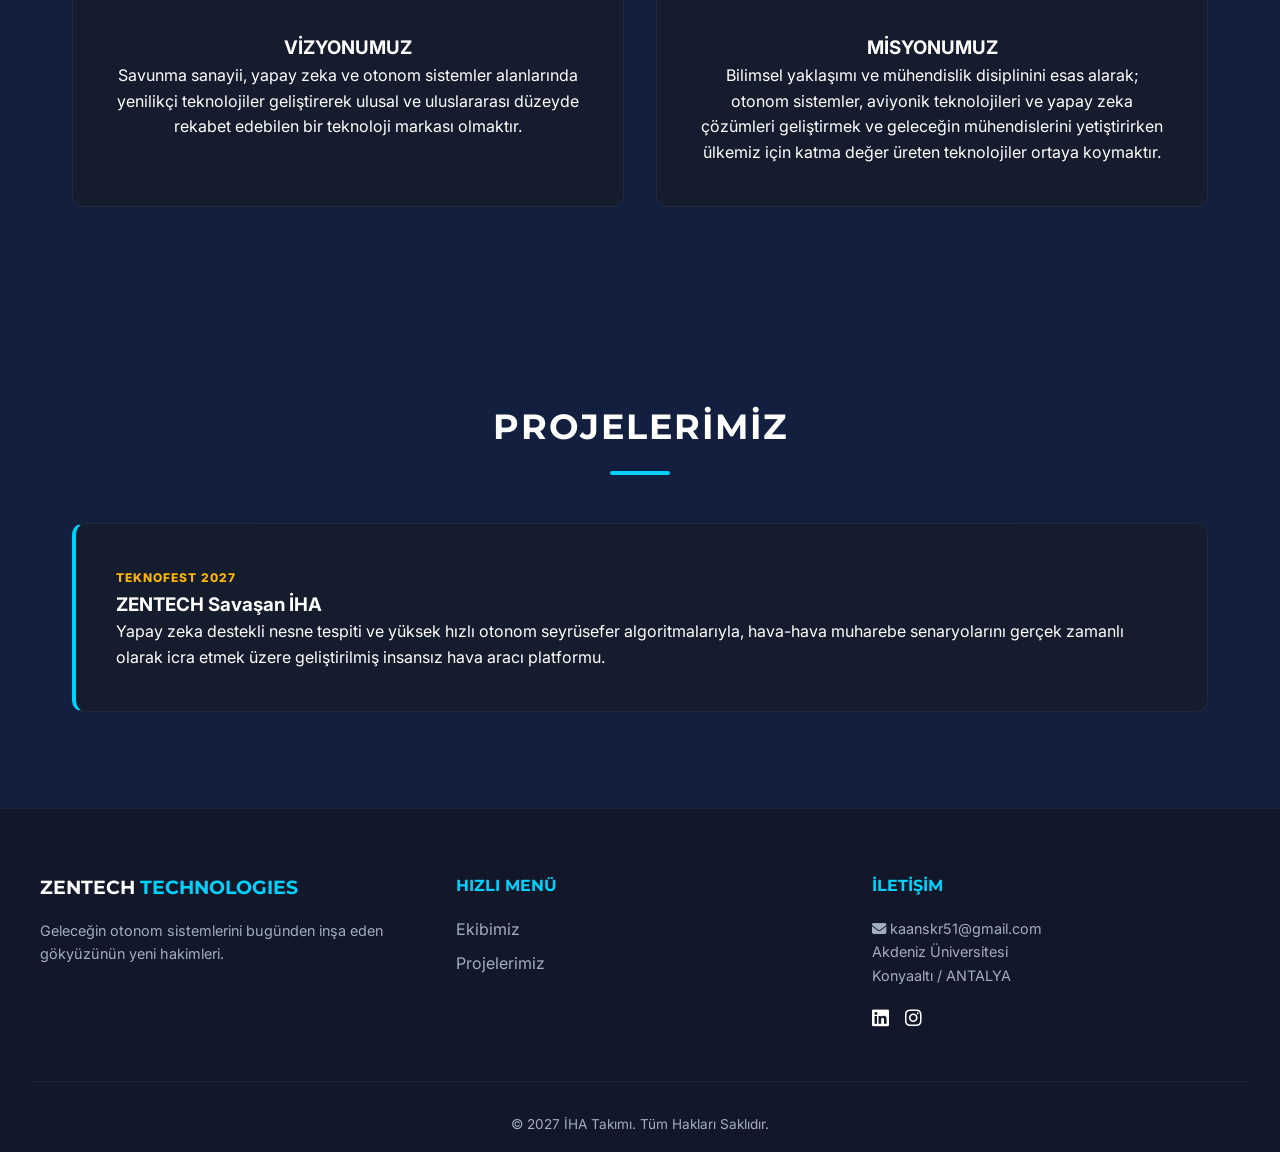
==== commit 912da0e7: ".." ====
--- a/index.html
+++ b/index.html
@@ -5,7 +5,7 @@
     <meta charset="UTF-8">
     <meta name="viewport" content="width=device-width, initial-scale=1.0">
     <title>Anasayfa | ZENTECH</title>
-    <link rel="icon" type="image/jpeg" href="logo.png">
+    <link rel="icon" type="image/jpeg" href="logo2.png">
     <link rel="stylesheet" href="style.css">
 
     <!-- Font Awesome İkonları -->
@@ -19,8 +19,9 @@
     <nav class="navbar">
         <div class="nav-container">
             <a href="index.html" class="logo">
-                <img src="logo.png" alt="ZENTECH logo" >
-                <span class="logo-text">ZENTECH</span>
+                <img src="logo2.png" alt="ZENTECH logo" >
+                <span class="logo-text">ZENTECH <br>TECHNOLOGIES</span>
+                
             </a>
             
             <!-- JS kullanmadan Mobil Menü Açmak İçin Gizli Checkbox -->
@@ -32,7 +33,6 @@
                 <li><a href="index.html#about">Hakkımızda</a></li>
                 <li><a href="takimimiz.html">Takımımız</a></li>
                 <li><a href="index.html#projects">Projelerimiz</a></li>
-                <li><a href="index.html#sponsors">Sponsorlarımız</a></li>
                 <li><a href="index.html#contact">İletişim</a></li>
             </ul>
         </div>
@@ -43,8 +43,8 @@
         <div class="hero-content">
             <span class="hero-badge">AKDENİZ ÜNİVERSİTESİ</span>
             <h1>ZENTECH</h1>
-            <span class="hero-subtitle">UNMANNED SYSTEMS & AI SOLUTIONS</span>
-            <h2>Lorem ipsum dolor sit amet.</h2>
+            <span class="hero-subtitle">OTONOM SİSTEMLERİ & AI ÇÖZÜMLERİ</span>
+            <p>'İstikbal Göklerdedir.'</p>
 
             <div class="hero-buttons">
                 <a href="index.html#projects" class="btn btn-primary">PROJELERİMİZ</a>
@@ -60,7 +60,7 @@
             <div class="title-underline"></div>
         </div>
         <p class="about-lead">
-           Lorem ipsum dolor sit amet consectetur adipisicing elit. Eveniet eum ex fugiat magni beatae incidunt cumque. Nisi laudantium obcaecati ratione odio animi, minima amet. Velit maxime consectetur nam quasi. Obcaecati quisquam deleniti fugiat, quia suscipit sint totam cum dolores veniam corporis, culpa dolorem minima labore laborum temporibus ipsa fugit exercitationem?
+          2026 yılında Akdeniz Üniversitesi öğrencileri tarafından kurulan savunma teknolojileri, otonom sistemler, aviyonik sistemler ve yapay zekâ alanlarında araştırma, geliştirme ve inovasyon çalışmaları yürüten öğrenci odaklı bir teknoloji oluşumudur. Mühendislik bilgi birikimini gerçek projelere dönüştürmeyi amaçlayan ekibimiz, insansız hava sistemleri ve akıllı teknolojiler geliştirerek hem ulusal yarışmalarda hem de geleceğin teknolojilerinde yer almayı hedeflemektir.
            </p>
            
            <div class="vision-mission-grid">
@@ -105,18 +105,16 @@
                 <ul>
                     <li><a href="takimimiz.html">Ekibimiz</a></li>
                     <li><a href="#projects">Projelerimiz</a></li>
-                    <li><a href="#sponsors">Sponsorlarımız</a></li>
                 </ul>
             </div>
             <div class="footer-col">
                 <h4>İLETİŞİM</h4>
-                <p><i class="fa-solid fa-envelope"></i> iletisim@zentech.com</p>
+                <p><i class="fa-solid fa-envelope" href="mailto:kaanskr51@gmail.com"></i> kaanskr51@gmail.com</p>
                 <p>Akdeniz Üniversitesi</p>
                 <p>Konyaaltı / ANTALYA</p>
                 <div class="social-links">
-                    <a href="#"><i class="fa-brands fa-linkedin"></i></a>
-                    <a href="#"><i class="fa-brands fa-instagram"></i></a>
-                    <a href="#"><i class="fa-brands fa-github"></i></a>
+                    <a href="https://www.linkedin.com/company/zentech-technologies/"><i class="fa-brands fa-linkedin"></i></a>
+                    <a href="https://www.instagram.com/zentech_technologies/"><i class="fa-brands fa-instagram"></i></a>
                 </div>
             </div>
         </div>
--- a/style.css
+++ b/style.css
@@ -53,7 +53,7 @@
     display: inline-flex;  /* Görsel ve yazıyı esnek yapıda yan yana getirir */
     align-items: center;    /* Dikeyde tam ortalar */
     gap: 25px;              /* Logo ile yazı arasındaki boşluk */
-    text-decoration: none !important; /* Mor/mavi alt çizgiyi tamamen kaldırır */
+    text-decoration: none !important; /* Mor/mavi alt çizgiyi tamamen kaldırır */ 
 }
 
 .logo:visited, 
@@ -63,18 +63,21 @@
 }
 
 .logo img {
-    width: 4.5rem;
-    height: 4.5rem;
+    width: 6.5rem;
+    height: 6.5rem;
     border-radius: 50%;
     object-fit: cover;
+    margin-top: 20px;
+    position: absolute;
 }
 
 .logo-text {
     font-family: var(--font-heading);
-    font-size: 1.5rem;  
+    font-size: 1rem;  
     font-weight: 800;    
     color: #ffffff;      
     letter-spacing: 1px; 
+    margin-left: 100px;
 }
 
 /* Menü Elemanları ve Eşit Boşluk Düzenlemesi */
@@ -142,6 +145,7 @@
 
 .hero-content h1 {
     font-family: 'Orbitron', sans-serif;
+    font-style: italic;
     font-size: 5rem;
     font-weight: 900;
     margin-top: 1rem;
@@ -163,6 +167,7 @@
 .hero-content p {
     color: var(--text-secondary);
     font-size: 1.2rem;
+    font-style: italic;
     max-width: 650px;
     margin: 2rem auto 2.5rem;
     
